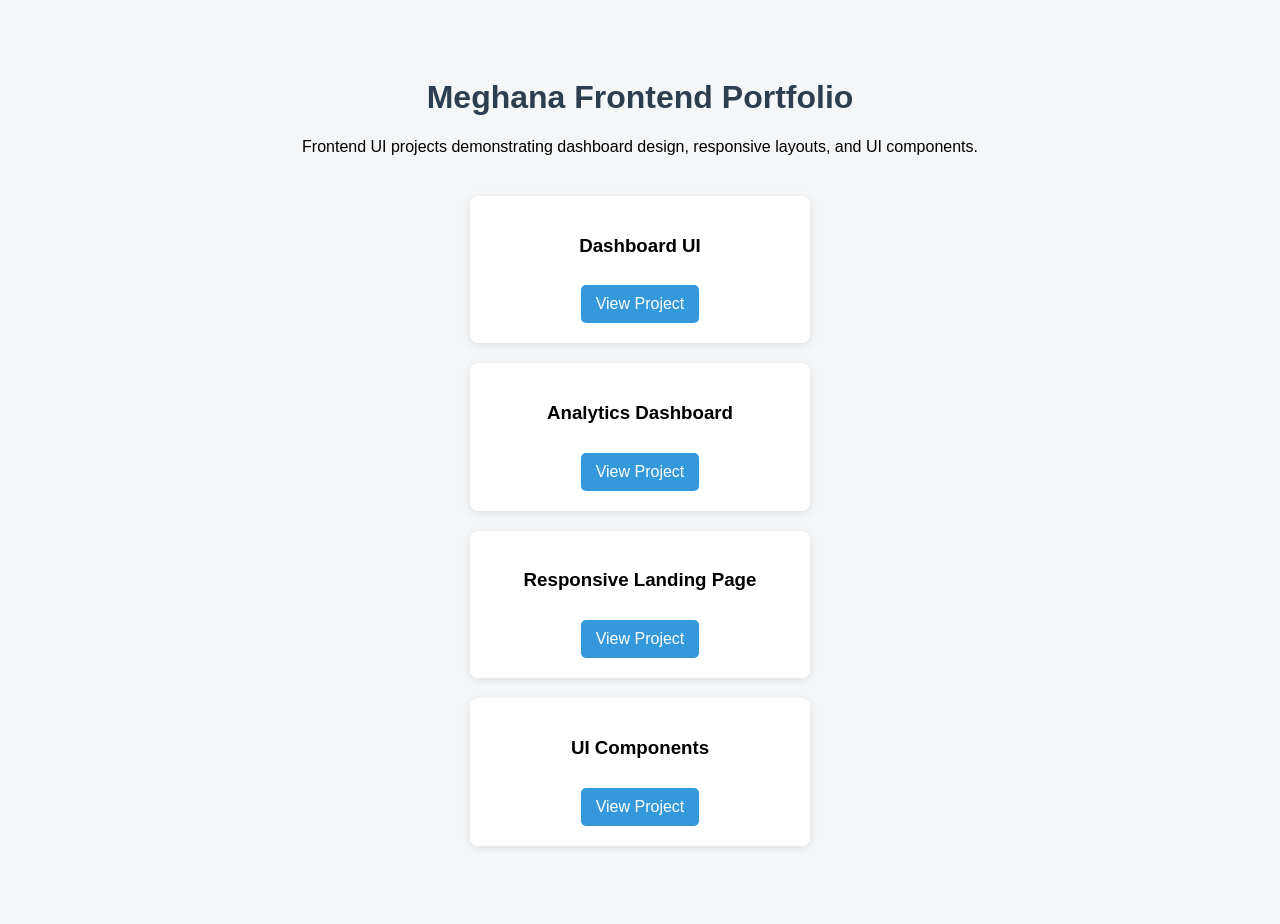
==== index.html @ 7e5538ee "Add initial HTML structure for portfolio site" ====
<!DOCTYPE html>
<html>
<head>

<title>Meghana Frontend Portfolio</title>

<style>

body{
font-family:Arial;
background:#f4f6f8;
text-align:center;
padding:50px;
}

h1{
color:#2c3e50;
}

.projects{
margin-top:40px;
}

.project{
background:white;
padding:20px;
margin:20px auto;
width:300px;
border-radius:8px;
box-shadow:0 2px 8px rgba(0,0,0,0.1);
}

a{
display:inline-block;
margin-top:10px;
padding:10px 15px;
background:#3498db;
color:white;
text-decoration:none;
border-radius:5px;
}

a:hover{
background:#2980b9;
}

</style>

</head>

<body>

<h1>Meghana Frontend Portfolio</h1>

<p>Frontend UI projects demonstrating dashboard design, responsive layouts, and UI components.</p>

<div class="projects">

<div class="project">
<h3>Dashboard UI</h3>
<a href="react-dashboard/index.html">View Project</a>
</div>

<div class="project">
<h3>Analytics Dashboard</h3>
<a href="react-dashboard/analytics.html">View Project</a>
</div>

<div class="project">
<h3>Responsive Landing Page</h3>
<a href="responsive-landing-page/index.html">View Project</a>
</div>

<div class="project">
<h3>UI Components</h3>
<a href="ui-components-library/button.html">View Project</a>
</div>

</div>

</body>
</html>
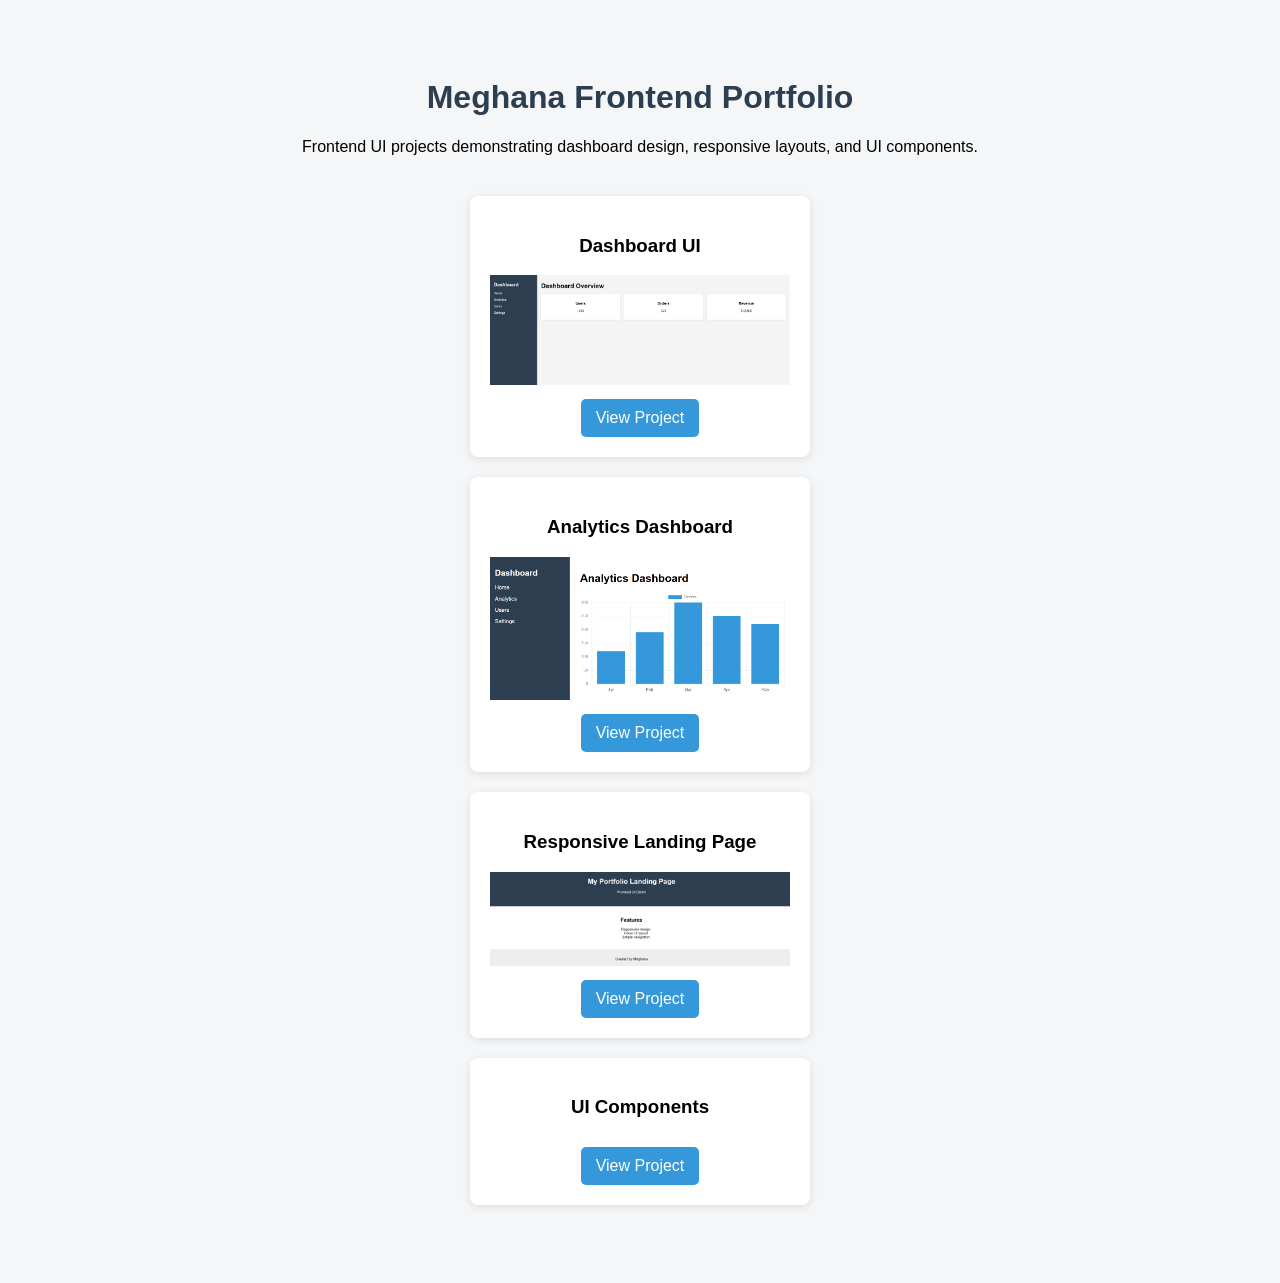
==== commit eb82548d: "Add project images and links to index.html Added project images and links for dashboards and landing" ====
--- a/index.html
+++ b/index.html
@@ -58,16 +58,22 @@
 
 <div class="project">
 <h3>Dashboard UI</h3>
+<img src="dashboard.png" width="300">
+<br>
 <a href="react-dashboard/index.html">View Project</a>
 </div>
 
 <div class="project">
 <h3>Analytics Dashboard</h3>
+<img src="analytics.png" width="300">
+<br>
 <a href="react-dashboard/analytics.html">View Project</a>
 </div>
 
 <div class="project">
 <h3>Responsive Landing Page</h3>
+<img src="landing.png" width="300">
+<br>
 <a href="responsive-landing-page/index.html">View Project</a>
 </div>
 
